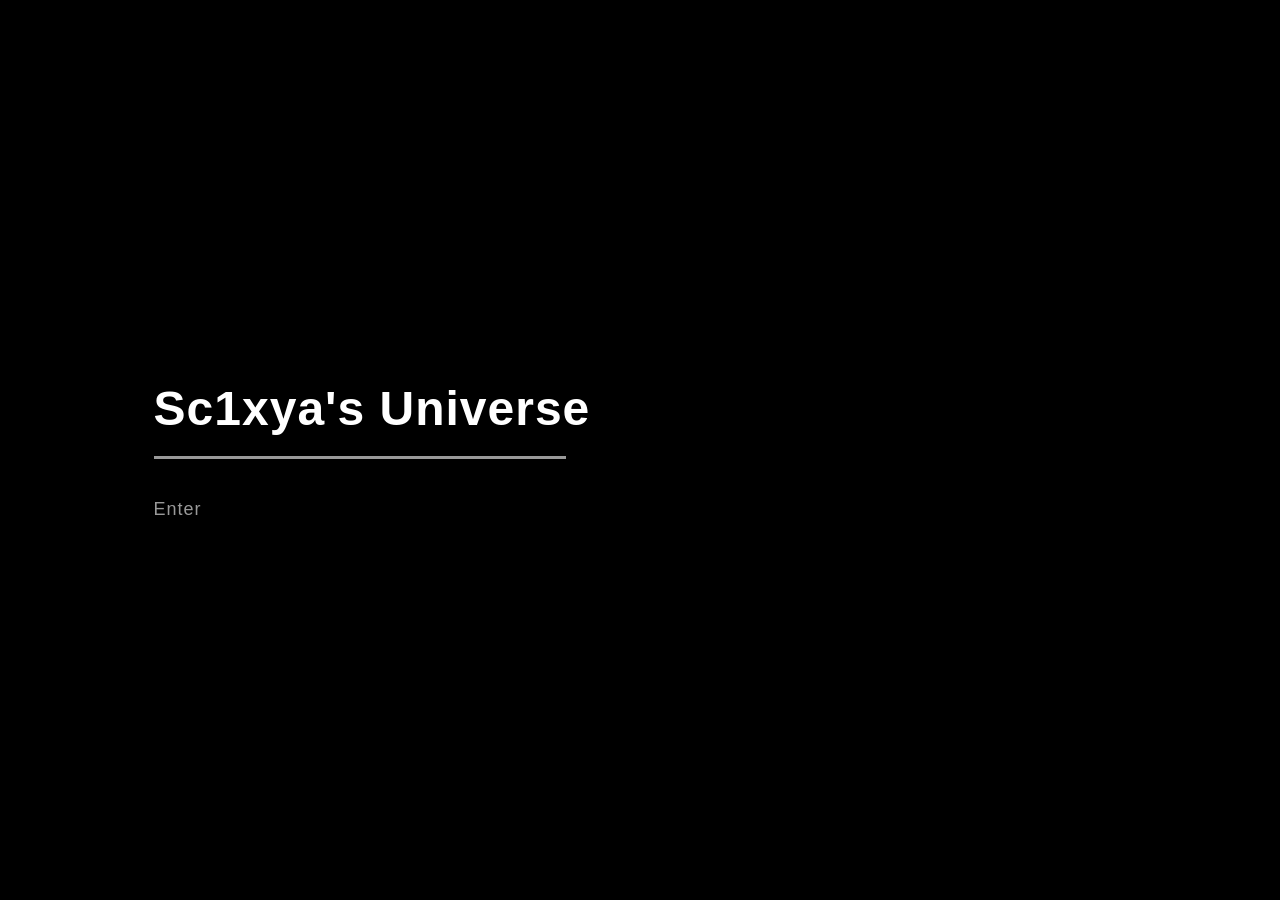
==== index.html @ f3c29f5b "7" ====
<!DOCTYPE html>
<html lang="en">
<head>
    <meta charset="UTF-8">
    <title>Sc1xya's Universe</title>

    <style>
        html, body {
            margin: 0;
            padding: 0;
            height: 100%;
            background: #000;
            color: #fff;
            font-family: -apple-system, BlinkMacSystemFont,
                         "SF Pro Display", "Helvetica Neue",
                         sans-serif;
        }

        /* 整个页面垂直居中 */
        .container {
            height: 100%;
            display: flex;
            flex-direction: column;
            justify-content: center;
            padding-left: 12%;
        }

        h1 {
            font-size: 48px;
            font-weight: 650;
            letter-spacing: 1px;
            margin: 0;
        }

        .divider {
            width: 412px;
            height: 3px;
            background: #fff;
            margin: 20px 0;
            opacity: 0.6;
        }

        .enter {
            margin-top: 20px;
            font-size: 18px;
            font-weight: 500;
            letter-spacing: 1px;
            opacity: 0.6;
            text-decoration: none;
            color: #fff;
            transition: opacity 0.2s ease;
        }

        .enter:hover {
            opacity: 1;
        }
    </style>
</head>

<body>
    <div class="container">
        <h1>Sc1xya's Universe</h1>
        <div class="divider"></div>
        <a class="enter" href="./posts.html">
            Enter
        </a>
    </div>
</body>
</html>
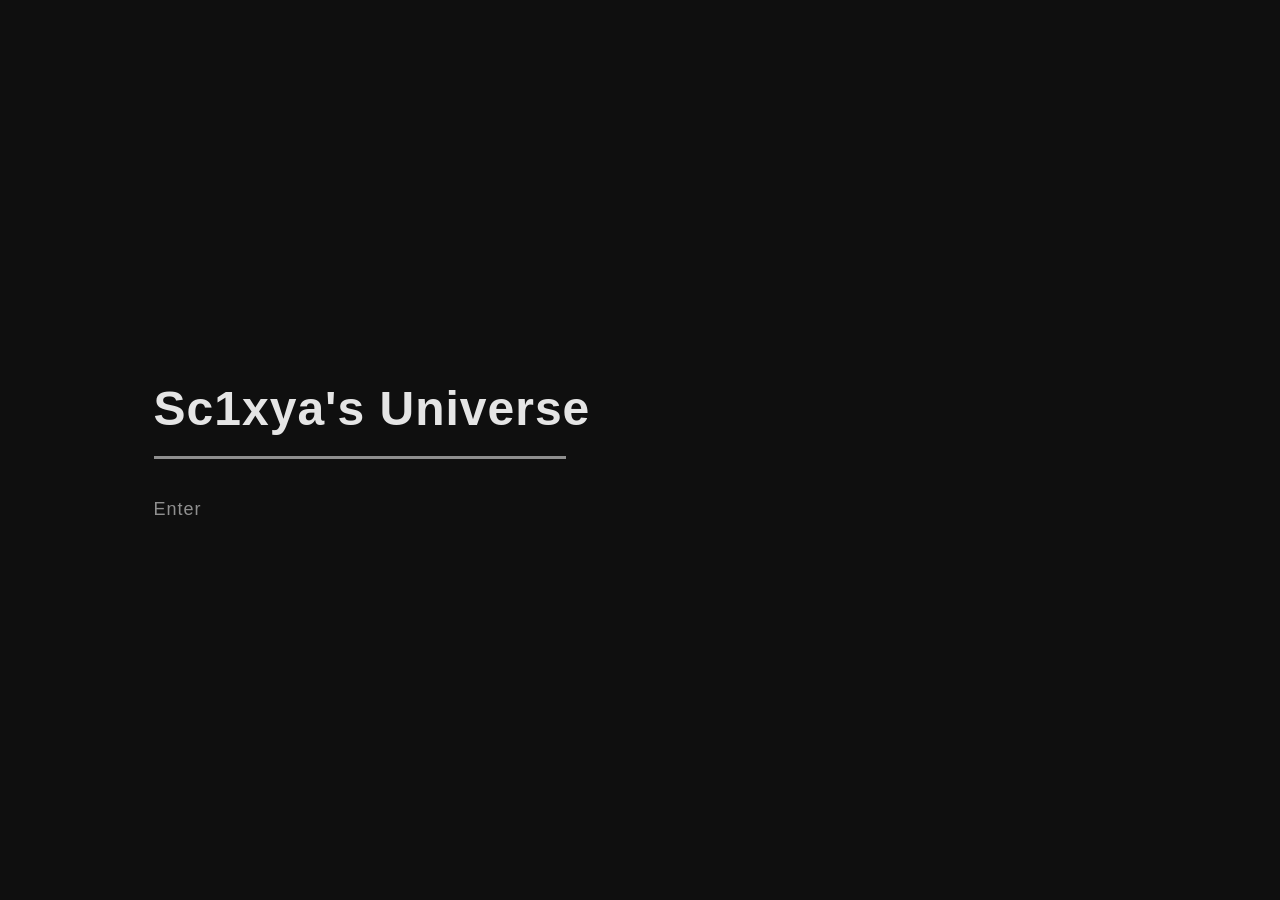
==== commit de7bb4d6: "9" ====
--- a/index.html
+++ b/index.html
@@ -3,65 +3,14 @@
 <head>
     <meta charset="UTF-8">
     <title>Sc1xya's Universe</title>
-
-    <style>
-        html, body {
-            margin: 0;
-            padding: 0;
-            height: 100%;
-            background: #000;
-            color: #fff;
-            font-family: -apple-system, BlinkMacSystemFont,
-                         "SF Pro Display", "Helvetica Neue",
-                         sans-serif;
-        }
-
-        /* 整个页面垂直居中 */
-        .container {
-            height: 100%;
-            display: flex;
-            flex-direction: column;
-            justify-content: center;
-            padding-left: 12%;
-        }
-
-        h1 {
-            font-size: 48px;
-            font-weight: 650;
-            letter-spacing: 1px;
-            margin: 0;
-        }
-
-        .divider {
-            width: 412px;
-            height: 3px;
-            background: #fff;
-            margin: 20px 0;
-            opacity: 0.6;
-        }
-
-        .enter {
-            margin-top: 20px;
-            font-size: 18px;
-            font-weight: 500;
-            letter-spacing: 1px;
-            opacity: 0.6;
-            text-decoration: none;
-            color: #fff;
-            transition: opacity 0.2s ease;
-        }
-
-        .enter:hover {
-            opacity: 1;
-        }
-    </style>
+    <link rel="stylesheet" href="./css/index.css" />
 </head>
 
 <body>
     <div class="container">
         <h1>Sc1xya's Universe</h1>
         <div class="divider"></div>
-        <a class="enter" href="./posts.html">
+        <a class="enter" href="./html/posts_black.html">
             Enter
         </a>
     </div>
--- a/css/index.css
+++ b/css/index.css
@@ -0,0 +1,49 @@
+html, body {
+    margin: 0;
+    padding: 0;
+    height: 100%;
+    background: #0f0f0f;
+    color: #e5e5e5;
+    font-family: -apple-system, BlinkMacSystemFont,
+                    "SF Pro Display", "Helvetica Neue",
+                    sans-serif;
+}
+
+/* 整个页面垂直居中 */
+.container {
+    height: 100%;
+    display: flex;
+    flex-direction: column;
+    justify-content: center;
+    padding-left: 12%;
+}
+
+h1 {
+    font-size: 48px;
+    font-weight: 650;
+    letter-spacing: 1px;
+    margin: 0;
+}
+
+.divider {
+    width: 412px;
+    height: 3px;
+    background: #e5e5e5;
+    margin: 20px 0;
+    opacity: 0.6;
+}
+
+.enter {
+    margin-top: 20px;
+    font-size: 18px;
+    font-weight: 500;
+    letter-spacing: 1px;
+    opacity: 0.6;
+    text-decoration: none;
+    color: #e5e5e5;
+    transition: opacity 0.2s ease;
+}
+
+.enter:hover {
+    opacity: 1;
+}
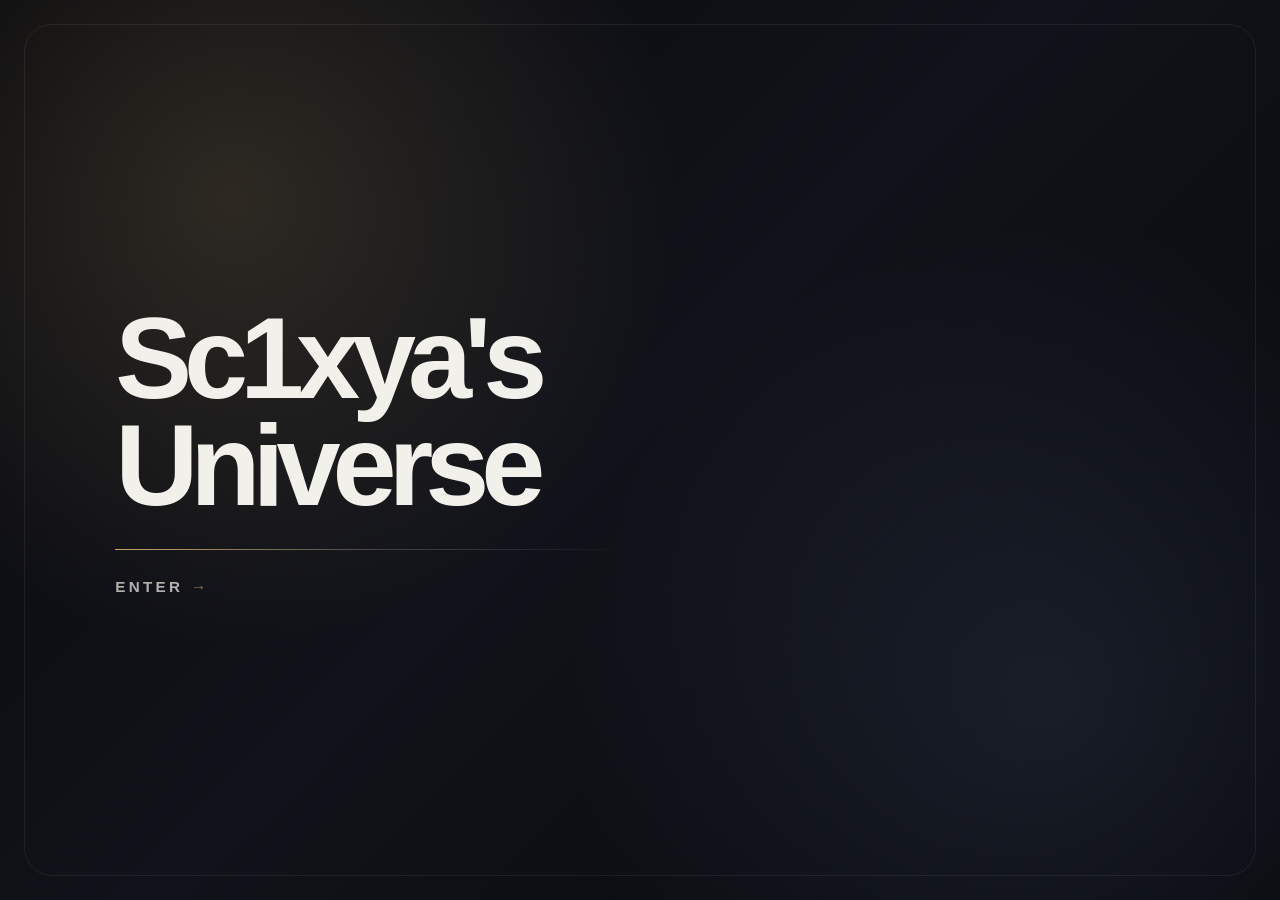
==== commit acc4e709: "Polish dark theme styling" ====
--- a/index.html
+++ b/index.html
@@ -2,6 +2,7 @@
 <html lang="en">
 <head>
     <meta charset="UTF-8">
+    <meta name="viewport" content="width=device-width, initial-scale=1.0">
     <title>Sc1xya's Universe</title>
     <link rel="stylesheet" href="./css/index.css" />
 </head>
--- a/css/index.css
+++ b/css/index.css
@@ -1,49 +1,104 @@
+:root {
+    color-scheme: dark;
+    --bg: #08090d;
+    --text: #f2f0ea;
+    --muted: rgba(242, 240, 234, 0.62);
+    --line: rgba(242, 240, 234, 0.22);
+    --accent: #c6a86b;
+}
+
+* {
+    box-sizing: border-box;
+}
+
 html, body {
     margin: 0;
-    padding: 0;
-    height: 100%;
-    background: #0f0f0f;
-    color: #e5e5e5;
-    font-family: -apple-system, BlinkMacSystemFont,
-                    "SF Pro Display", "Helvetica Neue",
-                    sans-serif;
+    min-height: 100%;
+    background: var(--bg);
+    color: var(--text);
+    font-family: -apple-system, BlinkMacSystemFont, "SF Pro Display", "Helvetica Neue", Arial, sans-serif;
 }
 
-/* 整个页面垂直居中 */
+body {
+    min-height: 100vh;
+    overflow: hidden;
+    background:
+        radial-gradient(circle at 18% 22%, rgba(198, 168, 107, 0.18), transparent 28rem),
+        radial-gradient(circle at 82% 78%, rgba(112, 135, 186, 0.14), transparent 30rem),
+        linear-gradient(135deg, #08090d 0%, #11131a 48%, #07080b 100%);
+}
+
+body::before {
+    content: "";
+    position: fixed;
+    inset: 24px;
+    border: 1px solid rgba(242, 240, 234, 0.08);
+    border-radius: 28px;
+    pointer-events: none;
+}
+
 .container {
-    height: 100%;
+    position: relative;
+    min-height: 100vh;
     display: flex;
     flex-direction: column;
     justify-content: center;
-    padding-left: 12%;
+    padding: clamp(40px, 9vw, 120px);
 }
 
 h1 {
-    font-size: 48px;
-    font-weight: 650;
-    letter-spacing: 1px;
+    max-width: 9ch;
     margin: 0;
+    font-size: clamp(3rem, 9vw, 7.6rem);
+    font-weight: 720;
+    line-height: 0.93;
+    letter-spacing: -0.07em;
+    text-wrap: balance;
 }
 
 .divider {
-    width: 412px;
-    height: 3px;
-    background: #e5e5e5;
-    margin: 20px 0;
-    opacity: 0.6;
+    width: min(56vw, 520px);
+    height: 1px;
+    margin: 30px 0 28px;
+    background: linear-gradient(90deg, var(--accent), var(--line), transparent);
 }
 
 .enter {
-    margin-top: 20px;
-    font-size: 18px;
-    font-weight: 500;
-    letter-spacing: 1px;
-    opacity: 0.6;
+    width: fit-content;
+    color: var(--text);
+    font-size: 0.95rem;
+    font-weight: 700;
+    letter-spacing: 0.22em;
     text-decoration: none;
-    color: #e5e5e5;
-    transition: opacity 0.2s ease;
+    text-transform: uppercase;
+    opacity: 0.72;
+    transition: transform 0.25s ease, opacity 0.25s ease, color 0.25s ease;
 }
 
-.enter:hover {
+.enter::after {
+    content: " →";
+    color: var(--accent);
+}
+
+.enter:hover,
+.enter:focus-visible {
+    color: #ffffff;
     opacity: 1;
-}+    transform: translateX(8px);
+    outline: none;
+}
+
+@media (max-width: 640px) {
+    body::before {
+        inset: 14px;
+        border-radius: 20px;
+    }
+
+    .container {
+        padding: 34px;
+    }
+
+    .divider {
+        width: 100%;
+    }
+}
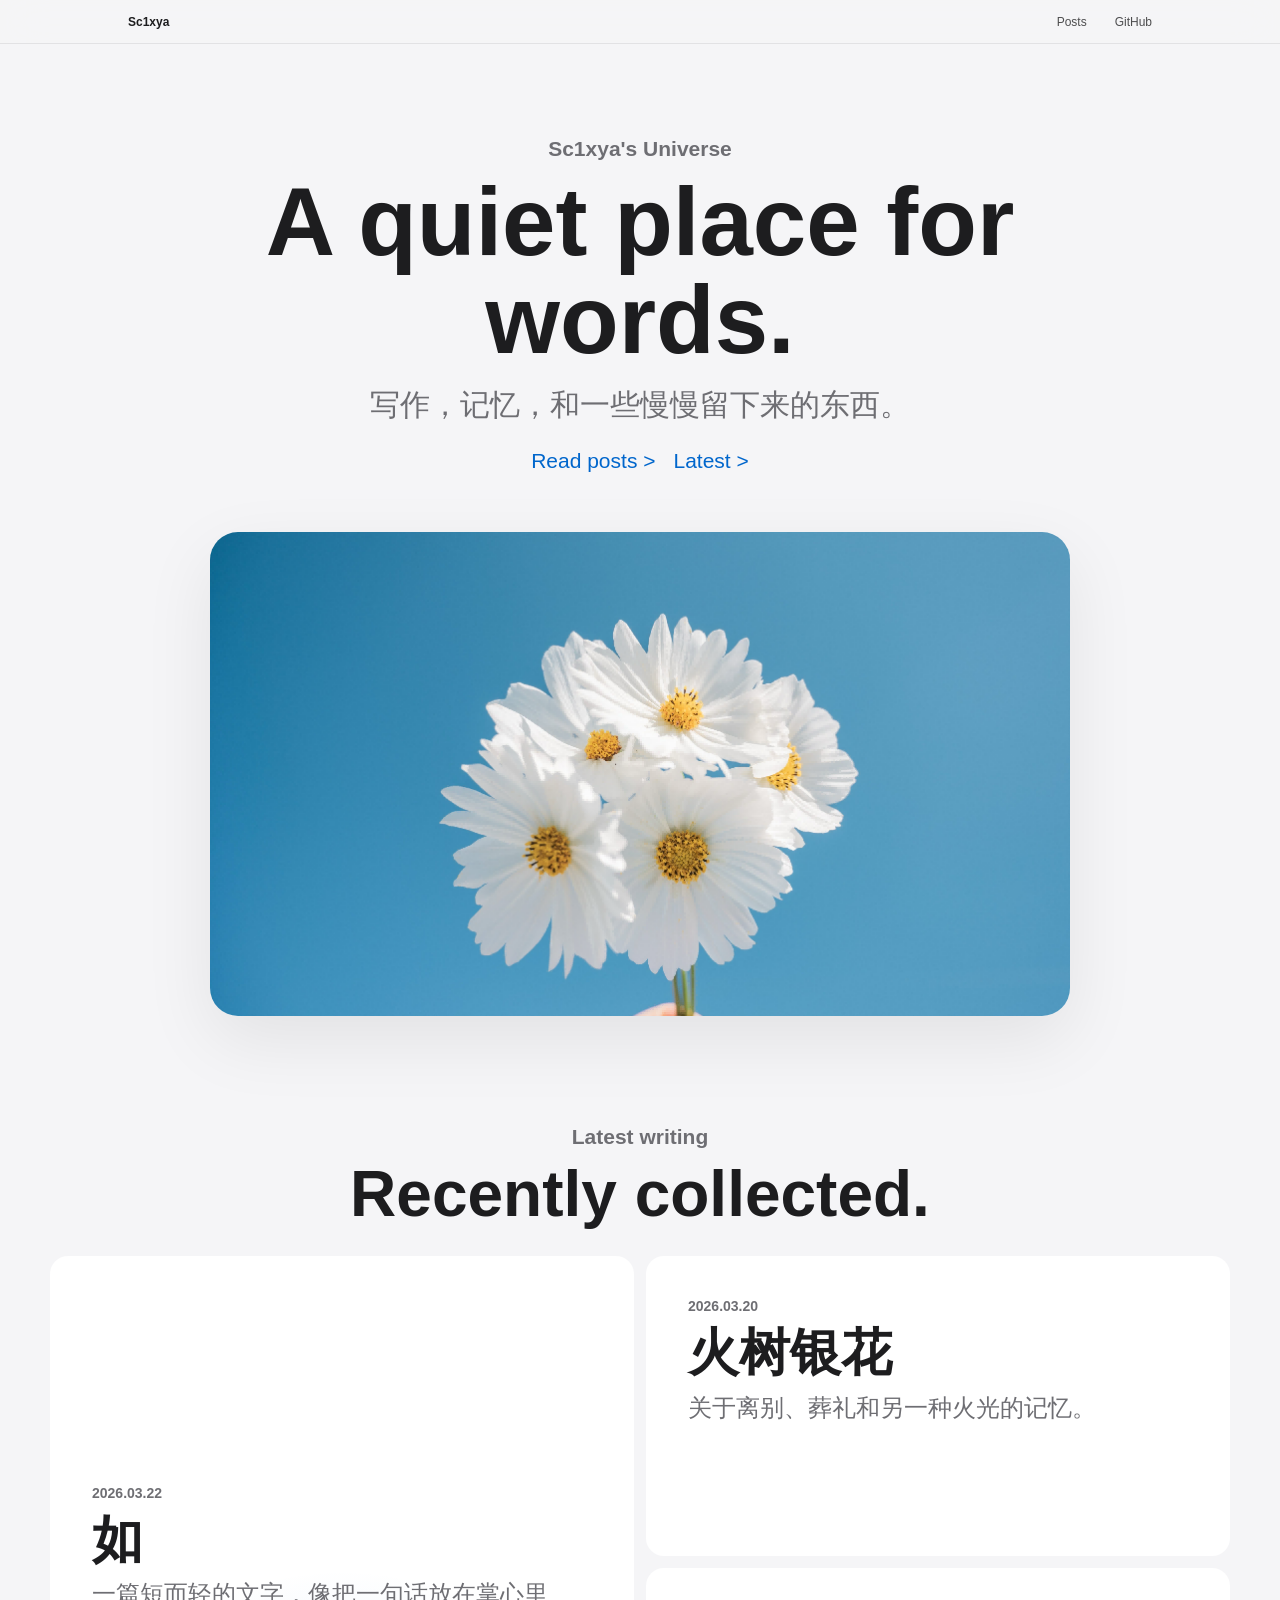
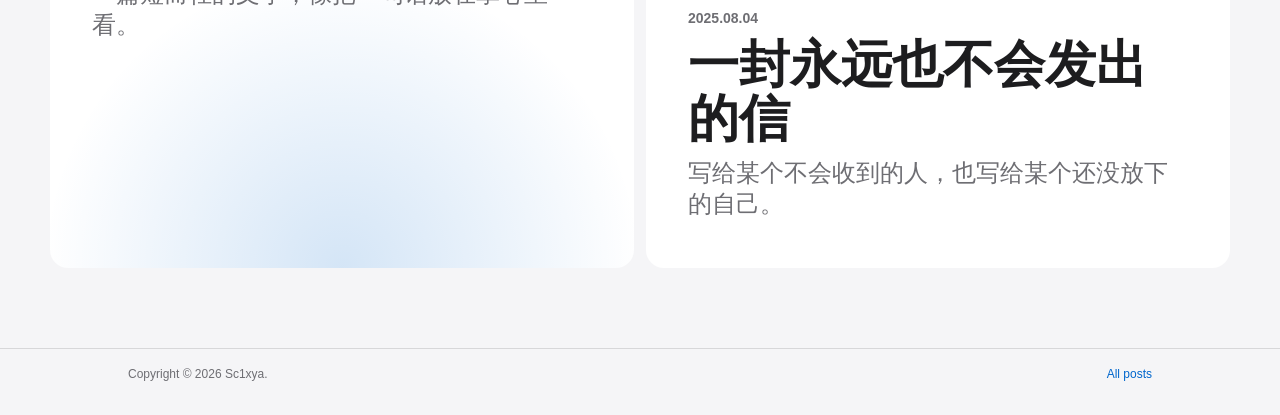
==== commit 22281ce9: "Refactor site layout and simplify shared components" ====
--- a/index.html
+++ b/index.html
@@ -1,19 +1,67 @@
 <!DOCTYPE html>
-<html lang="en">
+<html lang="zh-CN">
 <head>
-    <meta charset="UTF-8">
-    <meta name="viewport" content="width=device-width, initial-scale=1.0">
+    <meta charset="UTF-8" />
+    <meta name="viewport" content="width=device-width, initial-scale=1.0" />
     <title>Sc1xya's Universe</title>
+    <link rel="icon" href="./html/pics/daisy.png" />
     <link rel="stylesheet" href="./css/index.css" />
 </head>
 
 <body>
-    <div class="container">
-        <h1>Sc1xya's Universe</h1>
-        <div class="divider"></div>
-        <a class="enter" href="./html/posts_black.html">
-            Enter
-        </a>
-    </div>
+    <header class="site-nav">
+        <a class="brand" href="./index.html">Sc1xya</a>
+        <nav aria-label="Primary navigation">
+            <a href="./html/posts_black.html">Posts</a>
+            <a href="https://github.com/Sc1xya" target="_blank" rel="noreferrer">GitHub</a>
+        </nav>
+    </header>
+
+    <main>
+        <section class="hero" aria-labelledby="hero-title">
+            <p class="eyebrow">Sc1xya's Universe</p>
+            <h1 id="hero-title">A quiet place for words.</h1>
+            <p class="intro">写作，记忆，和一些慢慢留下来的东西。</p>
+            <div class="actions">
+                <a class="primary-link" href="./html/posts_black.html">Read posts</a>
+                <a class="secondary-link" href="./html/post_black.html?id=%E7%81%AB%E6%A0%91%E9%93%B6%E8%8A%B1">Latest</a>
+            </div>
+            <figure class="hero-visual">
+                <img src="./html/pics/daisy.png" alt="A small daisy in soft light" />
+            </figure>
+        </section>
+
+        <section class="latest" aria-labelledby="latest-title">
+            <div class="section-heading">
+                <p class="eyebrow">Latest writing</p>
+                <h2 id="latest-title">Recently collected.</h2>
+            </div>
+
+            <div class="post-grid">
+                <a class="post-card feature" href="./html/post_black.html?id=%E5%A6%82">
+                    <span class="post-date">2026.03.22</span>
+                    <strong>如</strong>
+                    <span>一篇短而轻的文字，像把一句话放在掌心里看。</span>
+                </a>
+
+                <a class="post-card" href="./html/post_black.html?id=%E7%81%AB%E6%A0%91%E9%93%B6%E8%8A%B1">
+                    <span class="post-date">2026.03.20</span>
+                    <strong>火树银花</strong>
+                    <span>关于离别、葬礼和另一种火光的记忆。</span>
+                </a>
+
+                <a class="post-card" href="./html/post_black.html?id=%E4%B8%80%E5%B0%81%E6%B0%B8%E8%BF%9C%E4%B9%9F%E4%B8%8D%E4%BC%9A%E5%8F%91%E5%87%BA%E7%9A%84%E4%BF%A1">
+                    <span class="post-date">2025.08.04</span>
+                    <strong>一封永远也不会发出的信</strong>
+                    <span>写给某个不会收到的人，也写给某个还没放下的自己。</span>
+                </a>
+            </div>
+        </section>
+    </main>
+
+    <footer class="site-footer">
+        <span>Copyright © 2026 Sc1xya.</span>
+        <a href="./html/posts_black.html">All posts</a>
+    </footer>
 </body>
-</html>+</html>
--- a/css/index.css
+++ b/css/index.css
@@ -1,104 +1,271 @@
 :root {
-    color-scheme: dark;
-    --bg: #08090d;
-    --text: #f2f0ea;
-    --muted: rgba(242, 240, 234, 0.62);
-    --line: rgba(242, 240, 234, 0.22);
-    --accent: #c6a86b;
+    color-scheme: light;
+    --page: #f5f5f7;
+    --surface: #ffffff;
+    --surface-soft: #fbfbfd;
+    --text: #1d1d1f;
+    --muted: #6e6e73;
+    --line: rgba(0, 0, 0, 0.12);
+    --blue: #06c;
+    --blue-hover: #0077ed;
+    --shadow: 0 24px 70px rgba(0, 0, 0, 0.08);
 }
 
 * {
     box-sizing: border-box;
 }
 
-html, body {
-    margin: 0;
-    min-height: 100%;
-    background: var(--bg);
-    color: var(--text);
-    font-family: -apple-system, BlinkMacSystemFont, "SF Pro Display", "Helvetica Neue", Arial, sans-serif;
+html {
+    background: var(--page);
+    scroll-behavior: smooth;
 }
 
 body {
     min-height: 100vh;
+    margin: 0;
+    color: var(--text);
+    background: var(--page);
+    font-family: -apple-system, BlinkMacSystemFont, "SF Pro Display", "SF Pro Text", "Helvetica Neue", Arial, sans-serif;
+    letter-spacing: 0;
+}
+
+a {
+    color: inherit;
+}
+
+.site-nav {
+    position: sticky;
+    top: 0;
+    z-index: 20;
+    display: flex;
+    align-items: center;
+    justify-content: space-between;
+    height: 44px;
+    padding: 0 max(22px, calc((100vw - 1024px) / 2));
+    background: rgba(245, 245, 247, 0.78);
+    border-bottom: 1px solid rgba(0, 0, 0, 0.08);
+    backdrop-filter: saturate(180%) blur(20px);
+}
+
+.brand,
+.site-nav a {
+    font-size: 12px;
+    text-decoration: none;
+}
+
+.brand {
+    font-weight: 700;
+}
+
+.site-nav nav {
+    display: flex;
+    gap: 28px;
+}
+
+.site-nav nav a {
+    color: rgba(29, 29, 31, 0.78);
+}
+
+.site-nav nav a:hover,
+.site-nav nav a:focus-visible {
+    color: var(--text);
+    outline: none;
+}
+
+.hero {
+    min-height: calc(100vh - 44px);
+    display: grid;
+    align-content: start;
+    justify-items: center;
+    padding: clamp(58px, 8vw, 92px) 24px 44px;
+    text-align: center;
+}
+
+.eyebrow {
+    margin: 0 0 12px;
+    color: var(--muted);
+    font-size: 21px;
+    font-weight: 600;
+    line-height: 1.2;
+}
+
+.hero h1 {
+    max-width: 900px;
+    margin: 0;
+    font-size: clamp(48px, 8vw, 96px);
+    font-weight: 700;
+    line-height: 1.02;
+}
+
+.intro {
+    max-width: 620px;
+    margin: 18px 0 0;
+    color: var(--muted);
+    font-size: clamp(21px, 3vw, 30px);
+    font-weight: 500;
+    line-height: 1.2;
+}
+
+.actions {
+    display: flex;
+    flex-wrap: wrap;
+    justify-content: center;
+    gap: 18px;
+    margin-top: 24px;
+}
+
+.primary-link,
+.secondary-link {
+    color: var(--blue);
+    font-size: 21px;
+    line-height: 1.3;
+    text-decoration: none;
+}
+
+.primary-link::after,
+.secondary-link::after {
+    content: " >";
+}
+
+.primary-link:hover,
+.primary-link:focus-visible,
+.secondary-link:hover,
+.secondary-link:focus-visible,
+.site-footer a:hover,
+.site-footer a:focus-visible {
+    color: var(--blue-hover);
+    outline: none;
+}
+
+.hero-visual {
+    width: min(860px, 100%);
+    margin: clamp(34px, 6vw, 58px) 0 0;
+}
+
+.hero-visual img {
+    display: block;
+    width: 100%;
+    aspect-ratio: 16 / 9;
+    object-fit: cover;
+    border-radius: 28px;
+    box-shadow: var(--shadow);
+}
+
+.latest {
+    display: grid;
+    gap: 28px;
+    padding: 64px max(18px, calc((100vw - 1180px) / 2)) 80px;
+}
+
+.section-heading {
+    text-align: center;
+}
+
+.section-heading h2 {
+    margin: 0;
+    font-size: clamp(34px, 5vw, 64px);
+    line-height: 1.05;
+}
+
+.post-grid {
+    display: grid;
+    grid-template-columns: repeat(2, minmax(0, 1fr));
+    gap: 12px;
+}
+
+.post-card {
+    min-height: 300px;
+    display: flex;
+    flex-direction: column;
+    justify-content: flex-start;
+    gap: 12px;
+    padding: clamp(24px, 4vw, 42px);
     overflow: hidden;
+    border-radius: 18px;
+    background: var(--surface);
+    color: var(--text);
+    text-decoration: none;
+    transition: transform 180ms ease, box-shadow 180ms ease;
+}
+
+.post-card.feature {
+    grid-row: span 2;
+    justify-content: center;
+    min-height: 612px;
     background:
-        radial-gradient(circle at 18% 22%, rgba(198, 168, 107, 0.18), transparent 28rem),
-        radial-gradient(circle at 82% 78%, rgba(112, 135, 186, 0.14), transparent 30rem),
-        linear-gradient(135deg, #08090d 0%, #11131a 48%, #07080b 100%);
-}
-
-body::before {
-    content: "";
-    position: fixed;
-    inset: 24px;
-    border: 1px solid rgba(242, 240, 234, 0.08);
-    border-radius: 28px;
-    pointer-events: none;
-}
-
-.container {
-    position: relative;
-    min-height: 100vh;
-    display: flex;
-    flex-direction: column;
-    justify-content: center;
-    padding: clamp(40px, 9vw, 120px);
-}
-
-h1 {
-    max-width: 9ch;
-    margin: 0;
-    font-size: clamp(3rem, 9vw, 7.6rem);
-    font-weight: 720;
-    line-height: 0.93;
-    letter-spacing: -0.07em;
-    text-wrap: balance;
-}
-
-.divider {
-    width: min(56vw, 520px);
-    height: 1px;
-    margin: 30px 0 28px;
-    background: linear-gradient(90deg, var(--accent), var(--line), transparent);
-}
-
-.enter {
-    width: fit-content;
-    color: var(--text);
-    font-size: 0.95rem;
-    font-weight: 700;
-    letter-spacing: 0.22em;
-    text-decoration: none;
-    text-transform: uppercase;
-    opacity: 0.72;
-    transition: transform 0.25s ease, opacity 0.25s ease, color 0.25s ease;
-}
-
-.enter::after {
-    content: " →";
-    color: var(--accent);
-}
-
-.enter:hover,
-.enter:focus-visible {
-    color: #ffffff;
-    opacity: 1;
-    transform: translateX(8px);
+        radial-gradient(circle at 50% 100%, rgba(0, 102, 204, 0.17), transparent 44%),
+        var(--surface);
+}
+
+.post-card:hover,
+.post-card:focus-visible {
+    transform: translateY(-4px);
+    box-shadow: var(--shadow);
     outline: none;
 }
 
-@media (max-width: 640px) {
-    body::before {
-        inset: 14px;
-        border-radius: 20px;
-    }
-
-    .container {
-        padding: 34px;
-    }
-
-    .divider {
-        width: 100%;
-    }
-}
+.post-date {
+    color: var(--muted);
+    font-size: 14px;
+    font-weight: 600;
+}
+
+.post-card strong {
+    font-size: clamp(32px, 4vw, 56px);
+    line-height: 1.04;
+}
+
+.post-card span:last-child {
+    max-width: 520px;
+    color: var(--muted);
+    font-size: clamp(17px, 2vw, 24px);
+    line-height: 1.3;
+}
+
+.site-footer {
+    display: flex;
+    justify-content: space-between;
+    gap: 16px;
+    padding: 18px max(22px, calc((100vw - 1024px) / 2)) 34px;
+    border-top: 1px solid var(--line);
+    color: var(--muted);
+    font-size: 12px;
+}
+
+.site-footer a {
+    color: var(--blue);
+    text-decoration: none;
+}
+
+@media (max-width: 760px) {
+    .site-nav {
+        padding: 0 18px;
+    }
+
+    .site-nav nav {
+        gap: 18px;
+    }
+
+    .hero {
+        min-height: auto;
+        padding-top: 52px;
+    }
+
+    .hero-visual img {
+        border-radius: 18px;
+    }
+
+    .post-grid {
+        grid-template-columns: 1fr;
+    }
+
+    .post-card,
+    .post-card.feature {
+        min-height: 280px;
+    }
+
+    .site-footer {
+        flex-direction: column;
+        padding-inline: 18px;
+    }
+}
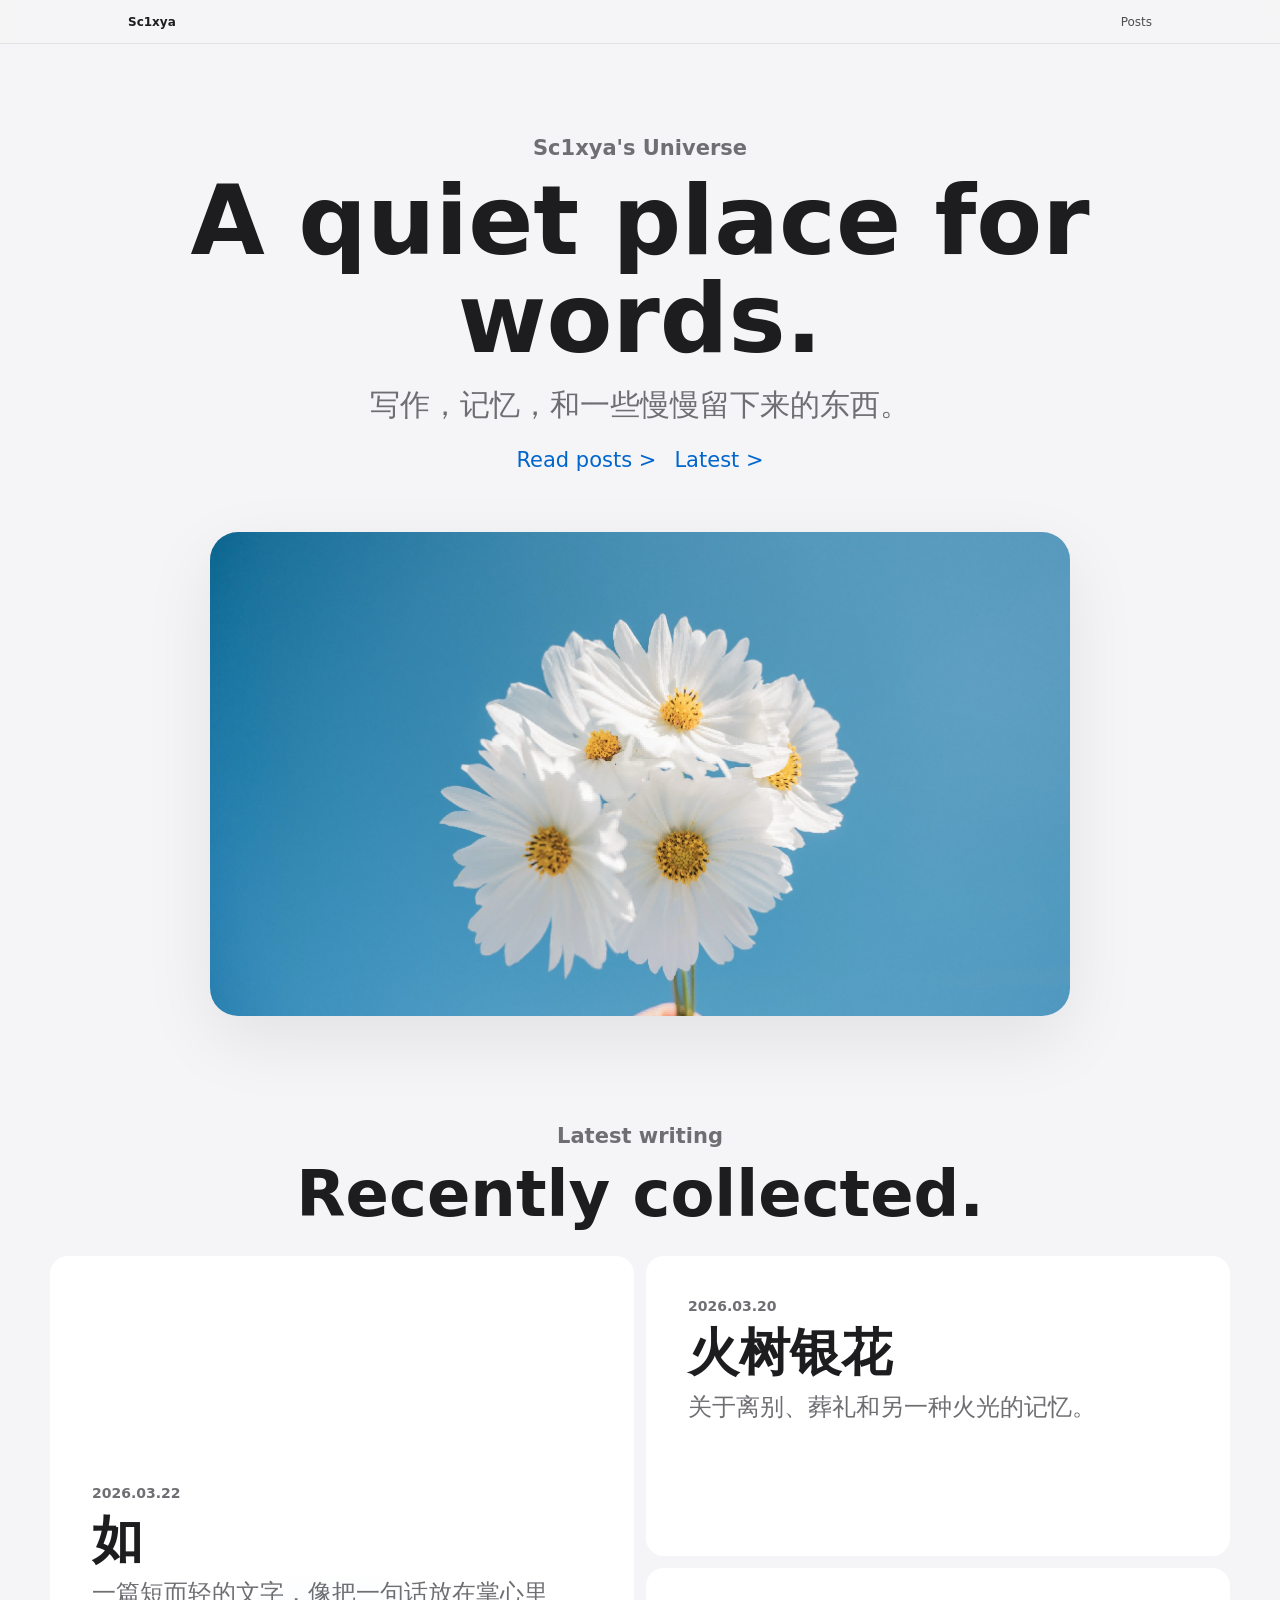
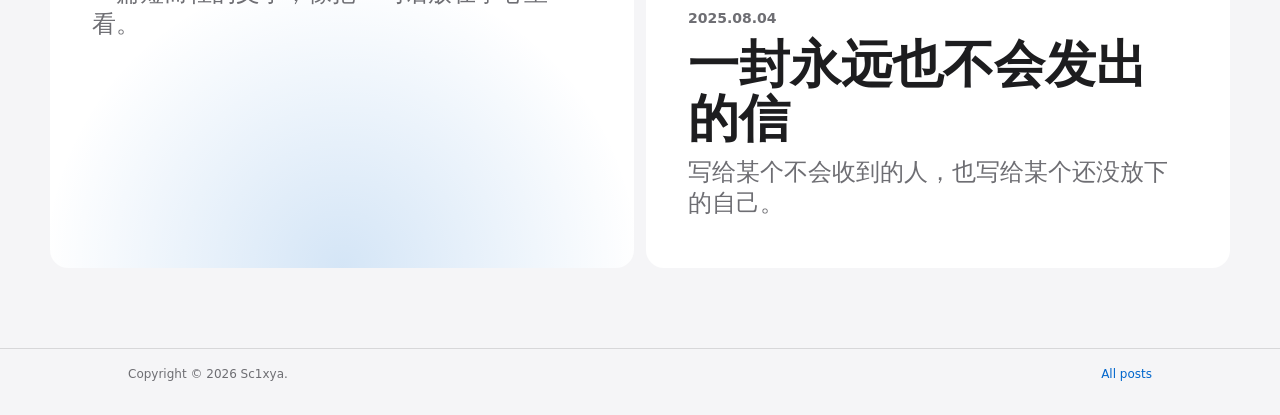
==== commit 3f911a6f: "Simplify site typography and copy" ====
--- a/index.html
+++ b/index.html
@@ -13,7 +13,6 @@
         <a class="brand" href="./index.html">Sc1xya</a>
         <nav aria-label="Primary navigation">
             <a href="./html/posts_black.html">Posts</a>
-            <a href="https://github.com/Sc1xya" target="_blank" rel="noreferrer">GitHub</a>
         </nav>
     </header>
 
--- a/css/index.css
+++ b/css/index.css
@@ -25,7 +25,7 @@
     margin: 0;
     color: var(--text);
     background: var(--page);
-    font-family: -apple-system, BlinkMacSystemFont, "SF Pro Display", "SF Pro Text", "Helvetica Neue", Arial, sans-serif;
+    font-family: system-ui, sans-serif;
     letter-spacing: 0;
 }
 
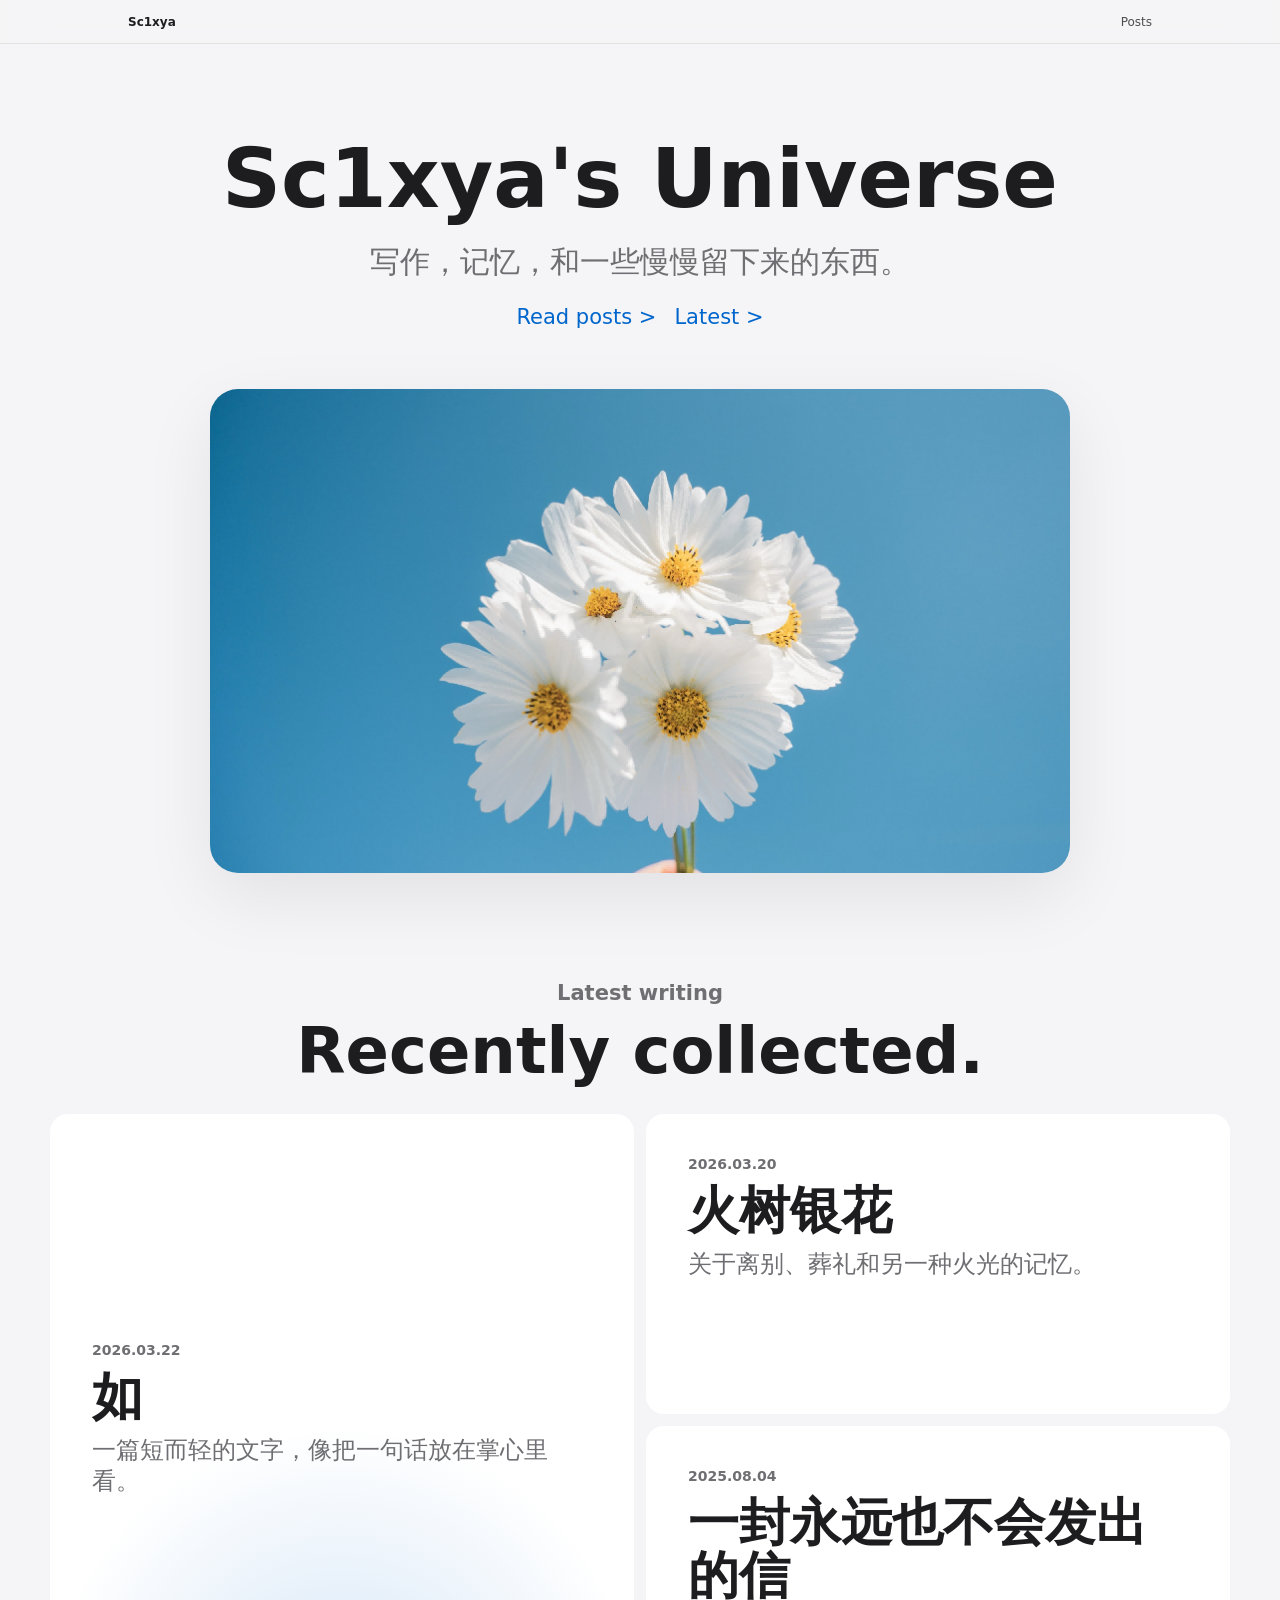
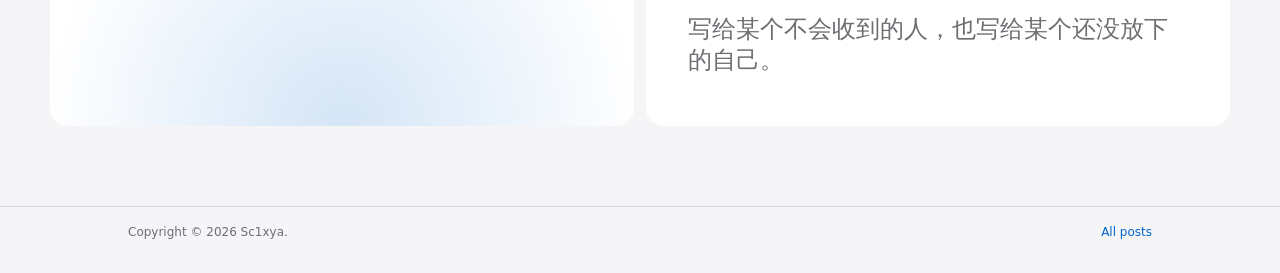
==== commit c07eac02: "Refine hero heading hierarchy" ====
--- a/index.html
+++ b/index.html
@@ -18,8 +18,7 @@
 
     <main>
         <section class="hero" aria-labelledby="hero-title">
-            <p class="eyebrow">Sc1xya's Universe</p>
-            <h1 id="hero-title">A quiet place for words.</h1>
+            <h1 class="eyebrow" id="hero-title">Sc1xya's Universe</h1>
             <p class="intro">写作，记忆，和一些慢慢留下来的东西。</p>
             <div class="actions">
                 <a class="primary-link" href="./html/posts_black.html">Read posts</a>
--- a/css/index.css
+++ b/css/index.css
@@ -81,7 +81,16 @@
     text-align: center;
 }
 
-.eyebrow {
+.hero .eyebrow {
+    max-width: 900px;
+    margin: 0;
+    color: var(--text);
+    font-size: clamp(42px, 7vw, 82px);
+    font-weight: 700;
+    line-height: 1.05;
+}
+
+.section-heading .eyebrow {
     margin: 0 0 12px;
     color: var(--muted);
     font-size: 21px;
@@ -89,17 +98,9 @@
     line-height: 1.2;
 }
 
-.hero h1 {
-    max-width: 900px;
-    margin: 0;
-    font-size: clamp(48px, 8vw, 96px);
-    font-weight: 700;
-    line-height: 1.02;
-}
-
 .intro {
     max-width: 620px;
-    margin: 18px 0 0;
+    margin: 22px 0 0;
     color: var(--muted);
     font-size: clamp(21px, 3vw, 30px);
     font-weight: 500;
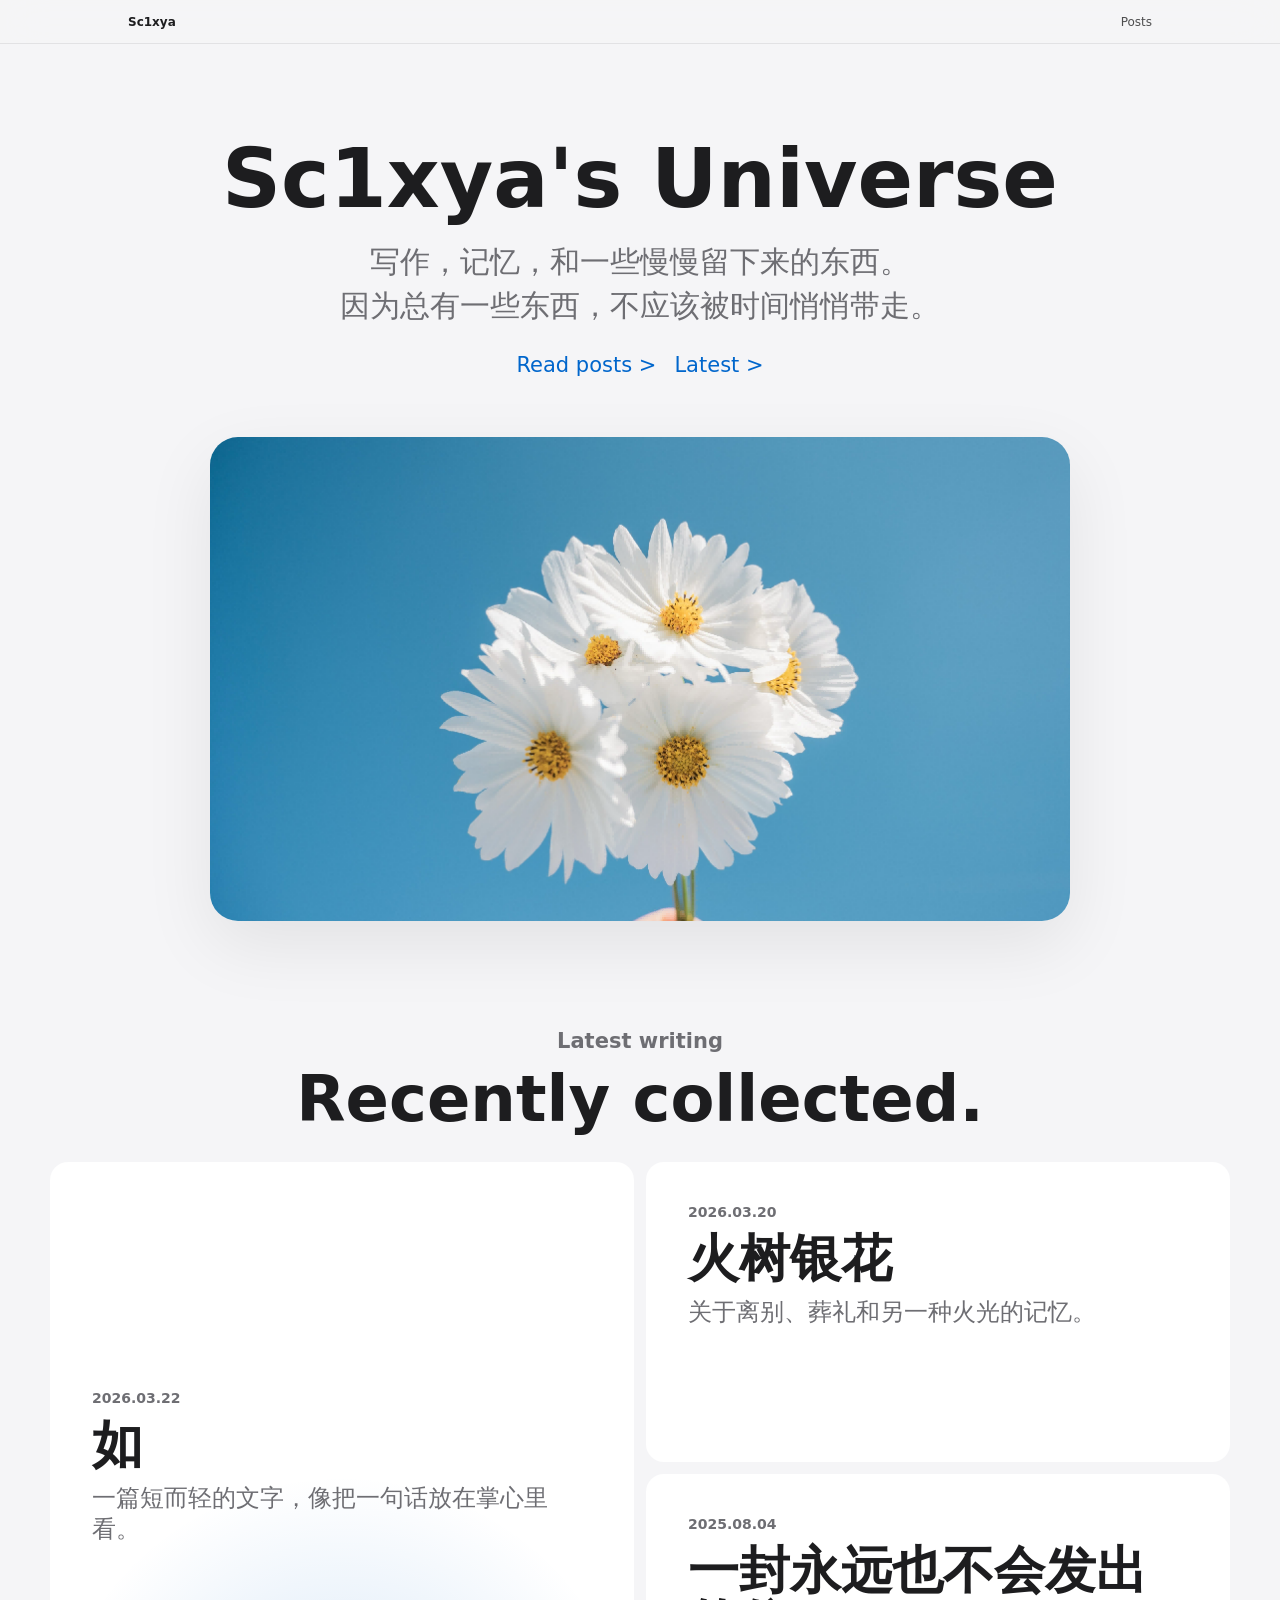
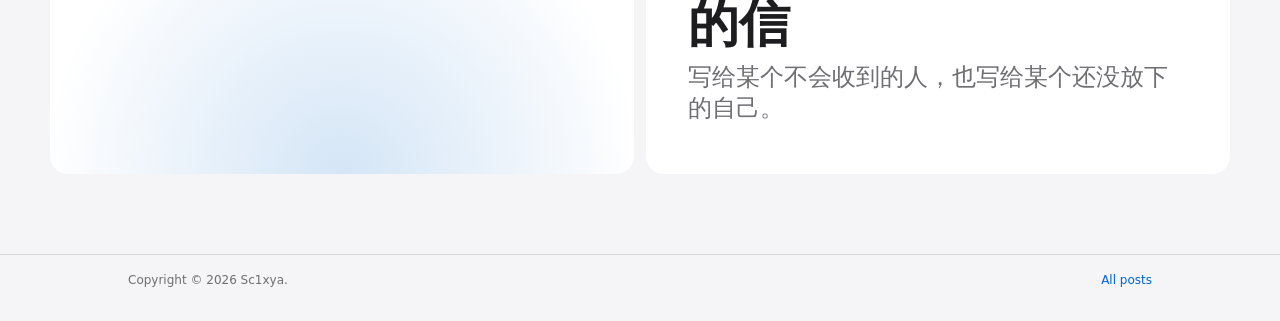
==== commit c21ba785: "Refine hero intro copy and spacing" ====
--- a/index.html
+++ b/index.html
@@ -19,7 +19,10 @@
     <main>
         <section class="hero" aria-labelledby="hero-title">
             <h1 class="eyebrow" id="hero-title">Sc1xya's Universe</h1>
-            <p class="intro">写作，记忆，和一些慢慢留下来的东西。</p>
+            <div class="intro">
+                <p>写作，记忆，和一些慢慢留下来的东西。</p>
+                <p>因为总有一些东西，不应该被时间悄悄带走。</p>
+            </div>
             <div class="actions">
                 <a class="primary-link" href="./html/posts_black.html">Read posts</a>
                 <a class="secondary-link" href="./html/post_black.html?id=%E7%81%AB%E6%A0%91%E9%93%B6%E8%8A%B1">Latest</a>
--- a/css/index.css
+++ b/css/index.css
@@ -107,12 +107,20 @@
     line-height: 1.2;
 }
 
+.intro p {
+    margin: 0;
+}
+
+.intro p + p {
+    margin-top: 8px;
+}
+
 .actions {
     display: flex;
     flex-wrap: wrap;
     justify-content: center;
     gap: 18px;
-    margin-top: 24px;
+    margin-top: 28px;
 }
 
 .primary-link,
